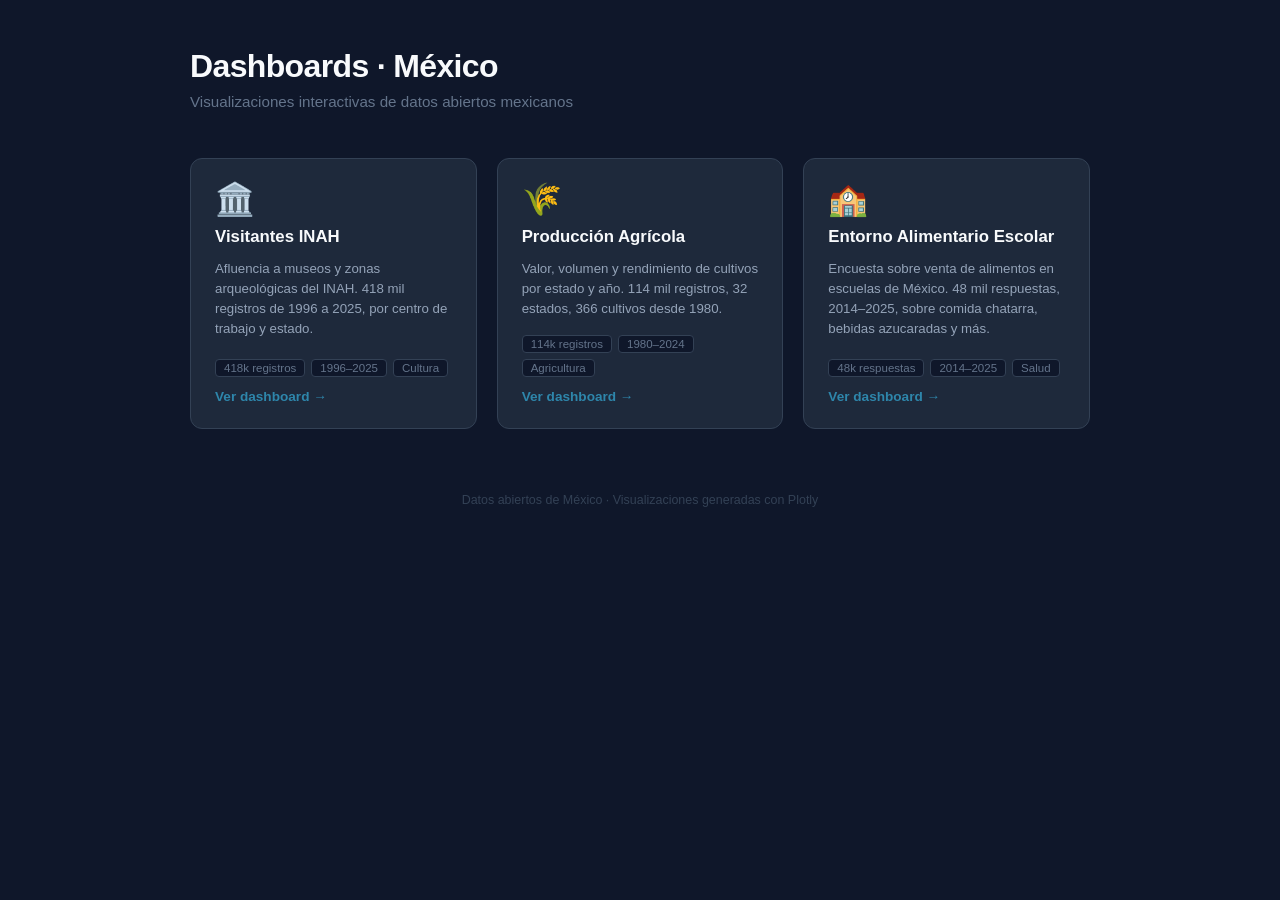
==== site/index.html @ efcd24b5 "add entorno alimentario" ====
<!DOCTYPE html>
<html lang="es">
<head>
  <meta charset="UTF-8">
  <meta name="viewport" content="width=device-width, initial-scale=1.0">
  <title>Dashboards · México</title>
  <style>
    *, *::before, *::after { box-sizing: border-box; margin: 0; padding: 0; }

    body {
      background: #0F172A;
      color: #CBD5E1;
      font-family: -apple-system, BlinkMacSystemFont, "Segoe UI", sans-serif;
      min-height: 100vh;
      padding: 48px 24px 80px;
    }

    .container {
      max-width: 900px;
      margin: 0 auto;
    }

    header {
      margin-bottom: 48px;
    }

    header h1 {
      color: #F8FAFC;
      font-size: 2rem;
      font-weight: 700;
      letter-spacing: -.02em;
    }

    header p {
      color: #64748B;
      margin-top: 8px;
      font-size: .95rem;
    }

    .grid {
      display: grid;
      grid-template-columns: repeat(auto-fill, minmax(260px, 1fr));
      gap: 20px;
    }

    .card {
      background: #1E293B;
      border: 1px solid #334155;
      border-radius: 12px;
      padding: 24px;
      text-decoration: none;
      color: inherit;
      transition: border-color .15s, transform .15s, box-shadow .15s;
      display: flex;
      flex-direction: column;
      gap: 12px;
    }

    .card:hover {
      border-color: #2E86AB;
      transform: translateY(-2px);
      box-shadow: 0 8px 24px rgba(0,0,0,.4);
    }

    .card-icon {
      font-size: 2rem;
      line-height: 1;
    }

    .card-title {
      color: #F8FAFC;
      font-size: 1.05rem;
      font-weight: 600;
    }

    .card-desc {
      color: #94A3B8;
      font-size: .83rem;
      line-height: 1.5;
      flex: 1;
    }

    .card-tags {
      display: flex;
      flex-wrap: wrap;
      gap: 6px;
      margin-top: 4px;
    }

    .tag {
      background: #0F172A;
      border: 1px solid #334155;
      border-radius: 4px;
      padding: 2px 8px;
      font-size: .72rem;
      color: #64748B;
    }

    .card-arrow {
      color: #2E86AB;
      font-size: .85rem;
      font-weight: 600;
      margin-top: auto;
    }

    footer {
      margin-top: 64px;
      color: #334155;
      font-size: .78rem;
      text-align: center;
    }
  </style>
</head>
<body>
<div class="container">

  <header>
    <h1>Dashboards · México</h1>
    <p>Visualizaciones interactivas de datos abiertos mexicanos</p>
  </header>

  <div class="grid">

    <a class="card" href="inah_sites.html">
      <div class="card-icon">🏛️</div>
      <div class="card-title">Visitantes INAH</div>
      <div class="card-desc">
        Afluencia a museos y zonas arqueológicas del INAH.
        418 mil registros de 1996 a 2025, por centro de trabajo y estado.
      </div>
      <div class="card-tags">
        <span class="tag">418k registros</span>
        <span class="tag">1996–2025</span>
        <span class="tag">Cultura</span>
      </div>
      <div class="card-arrow">Ver dashboard →</div>
    </a>

    <a class="card" href="productos_agricolas.html">
      <div class="card-icon">🌾</div>
      <div class="card-title">Producción Agrícola</div>
      <div class="card-desc">
        Valor, volumen y rendimiento de cultivos por estado y año.
        114 mil registros, 32 estados, 366 cultivos desde 1980.
      </div>
      <div class="card-tags">
        <span class="tag">114k registros</span>
        <span class="tag">1980–2024</span>
        <span class="tag">Agricultura</span>
      </div>
      <div class="card-arrow">Ver dashboard →</div>
    </a>

    <a class="card" href="entorno_alimentario_escuelas.html">
      <div class="card-icon">🏫</div>
      <div class="card-title">Entorno Alimentario Escolar</div>
      <div class="card-desc">
        Encuesta sobre venta de alimentos en escuelas de México.
        48 mil respuestas, 2014–2025, sobre comida chatarra, bebidas azucaradas y más.
      </div>
      <div class="card-tags">
        <span class="tag">48k respuestas</span>
        <span class="tag">2014–2025</span>
        <span class="tag">Salud</span>
      </div>
      <div class="card-arrow">Ver dashboard →</div>
    </a>

  </div>

  <footer>
    Datos abiertos de México · Visualizaciones generadas con Plotly
  </footer>

</div>
</body>
</html>
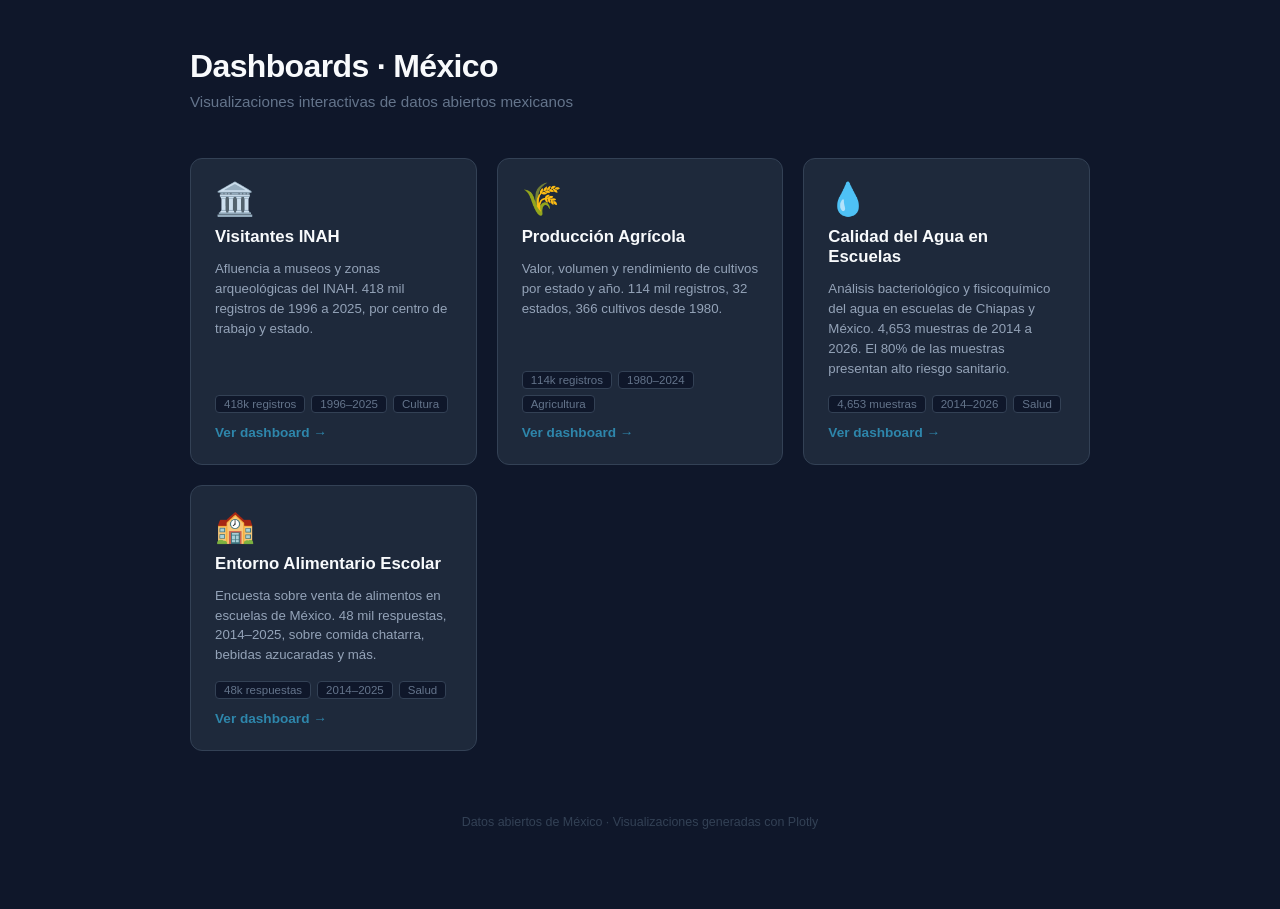
==== commit 0649a261: "add calidad de agua escuelas" ====
--- a/site/index.html
+++ b/site/index.html
@@ -151,6 +151,21 @@
       <div class="card-arrow">Ver dashboard →</div>
     </a>
 
+    <a class="card" href="calidad_agua_escuelas.html">
+      <div class="card-icon">💧</div>
+      <div class="card-title">Calidad del Agua en Escuelas</div>
+      <div class="card-desc">
+        Análisis bacteriológico y fisicoquímico del agua en escuelas de Chiapas y México.
+        4,653 muestras de 2014 a 2026. El 80% de las muestras presentan alto riesgo sanitario.
+      </div>
+      <div class="card-tags">
+        <span class="tag">4,653 muestras</span>
+        <span class="tag">2014–2026</span>
+        <span class="tag">Salud</span>
+      </div>
+      <div class="card-arrow">Ver dashboard →</div>
+    </a>
+
     <a class="card" href="entorno_alimentario_escuelas.html">
       <div class="card-icon">🏫</div>
       <div class="card-title">Entorno Alimentario Escolar</div>
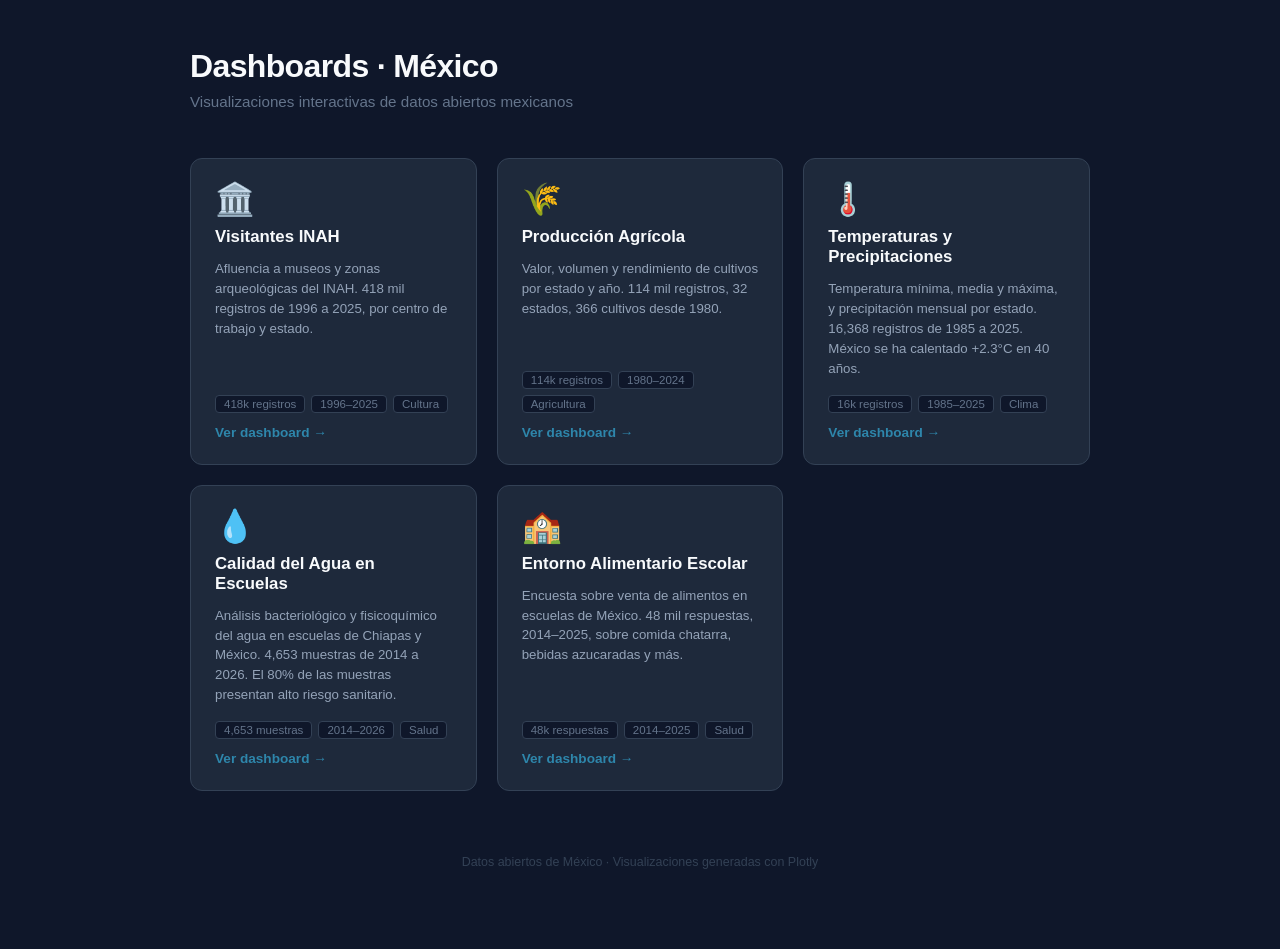
==== commit a131802c: "add temperaturas y precipitaciones" ====
--- a/site/index.html
+++ b/site/index.html
@@ -151,6 +151,21 @@
       <div class="card-arrow">Ver dashboard →</div>
     </a>
 
+    <a class="card" href="temperaturas_lluvias.html">
+      <div class="card-icon">🌡️</div>
+      <div class="card-title">Temperaturas y Precipitaciones</div>
+      <div class="card-desc">
+        Temperatura mínima, media y máxima, y precipitación mensual por estado.
+        16,368 registros de 1985 a 2025. México se ha calentado +2.3°C en 40 años.
+      </div>
+      <div class="card-tags">
+        <span class="tag">16k registros</span>
+        <span class="tag">1985–2025</span>
+        <span class="tag">Clima</span>
+      </div>
+      <div class="card-arrow">Ver dashboard →</div>
+    </a>
+
     <a class="card" href="calidad_agua_escuelas.html">
       <div class="card-icon">💧</div>
       <div class="card-title">Calidad del Agua en Escuelas</div>
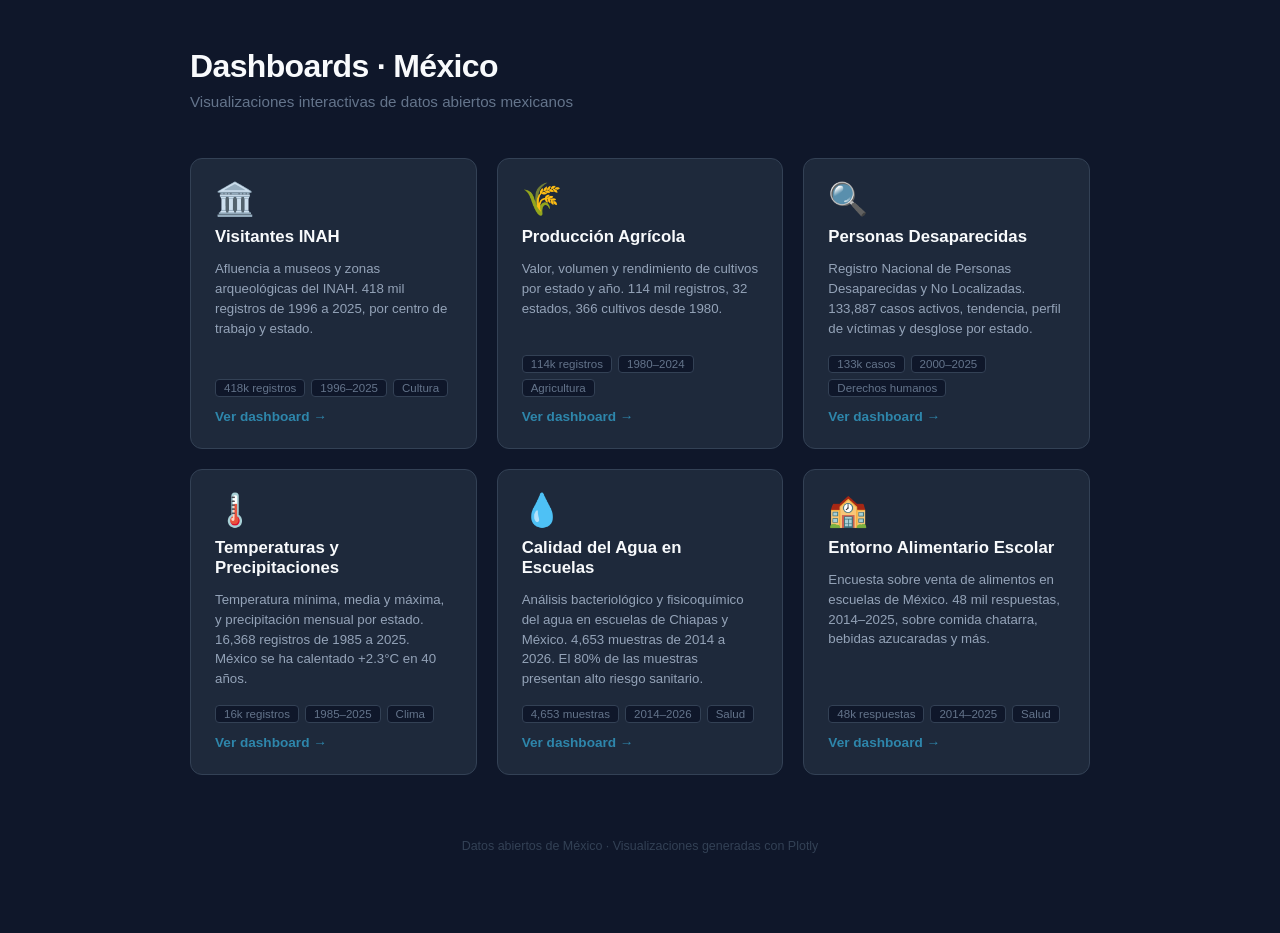
==== commit b7f210f6: "add desaparecidos" ====
--- a/site/index.html
+++ b/site/index.html
@@ -151,6 +151,21 @@
       <div class="card-arrow">Ver dashboard →</div>
     </a>
 
+    <a class="card" href="desaparecidos.html">
+      <div class="card-icon">🔍</div>
+      <div class="card-title">Personas Desaparecidas</div>
+      <div class="card-desc">
+        Registro Nacional de Personas Desaparecidas y No Localizadas. 133,887 casos activos,
+        tendencia, perfil de víctimas y desglose por estado.
+      </div>
+      <div class="card-tags">
+        <span class="tag">133k casos</span>
+        <span class="tag">2000–2025</span>
+        <span class="tag">Derechos humanos</span>
+      </div>
+      <div class="card-arrow">Ver dashboard →</div>
+    </a>
+
     <a class="card" href="temperaturas_lluvias.html">
       <div class="card-icon">🌡️</div>
       <div class="card-title">Temperaturas y Precipitaciones</div>
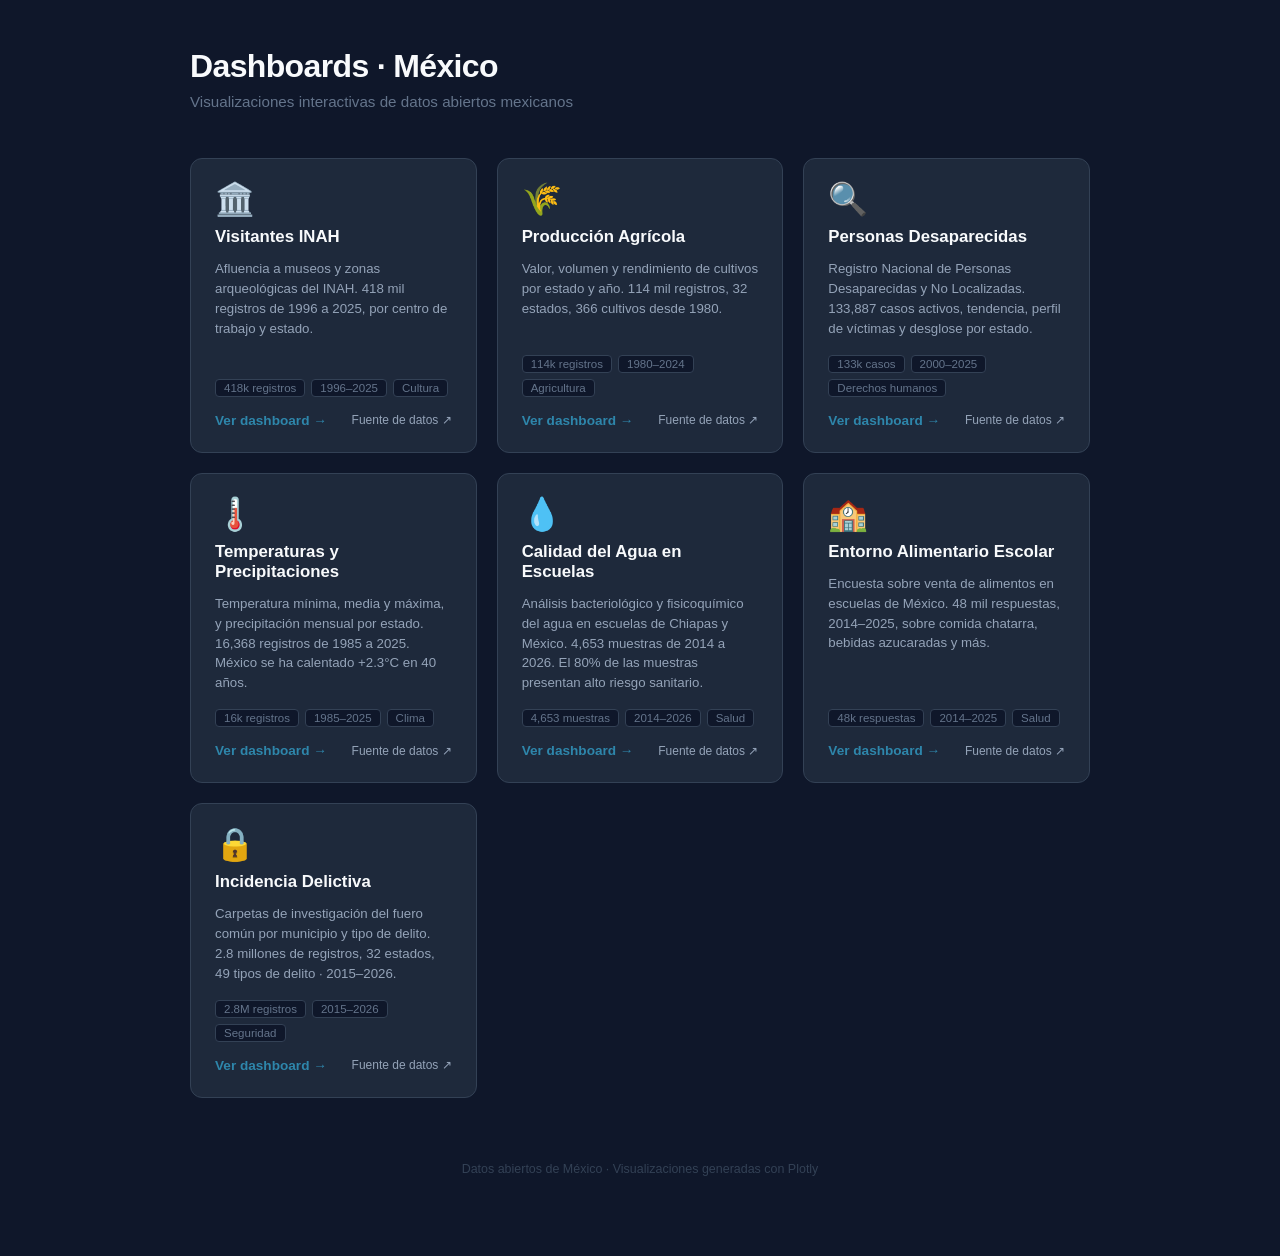
==== commit aa9e5a69: "add incidencia dashboard" ====
--- a/site/index.html
+++ b/site/index.html
@@ -44,11 +44,11 @@
     }
 
     .card {
+      position: relative;
       background: #1E293B;
       border: 1px solid #334155;
       border-radius: 12px;
       padding: 24px;
-      text-decoration: none;
       color: inherit;
       transition: border-color .15s, transform .15s, box-shadow .15s;
       display: flex;
@@ -96,11 +96,38 @@
       color: #64748B;
     }
 
+    .card-footer {
+      display: flex;
+      justify-content: space-between;
+      align-items: center;
+      margin-top: auto;
+      padding-top: 4px;
+    }
+
     .card-arrow {
       color: #2E86AB;
       font-size: .85rem;
       font-weight: 600;
-      margin-top: auto;
+      text-decoration: none;
+    }
+
+    /* Stretched link — invisible overlay that makes the whole card clickable */
+    .card-arrow::after {
+      content: "";
+      position: absolute;
+      inset: 0;
+    }
+
+    .card-source {
+      position: relative;
+      z-index: 1;
+      color: #94A3B8;
+      font-size: .75rem;
+      text-decoration: none;
+    }
+
+    .card-source:hover {
+      color: #F1F5F9;
     }
 
     footer {
@@ -121,7 +148,7 @@
 
   <div class="grid">
 
-    <a class="card" href="inah_sites.html">
+    <div class="card">
       <div class="card-icon">🏛️</div>
       <div class="card-title">Visitantes INAH</div>
       <div class="card-desc">
@@ -133,10 +160,13 @@
         <span class="tag">1996–2025</span>
         <span class="tag">Cultura</span>
       </div>
-      <div class="card-arrow">Ver dashboard →</div>
-    </a>
-
-    <a class="card" href="productos_agricolas.html">
+      <div class="card-footer">
+        <a class="card-arrow" href="inah_sites.html">Ver dashboard →</a>
+        <a class="card-source" href="https://datamx.io/dataset/estadisticas-de-visitantes-a-museos-y-zonas-arqueologicas-abiertas-al-publico-1996-2024" target="_blank" rel="noopener">Fuente de datos ↗</a>
+      </div>
+    </div>
+
+    <div class="card">
       <div class="card-icon">🌾</div>
       <div class="card-title">Producción Agrícola</div>
       <div class="card-desc">
@@ -148,10 +178,13 @@
         <span class="tag">1980–2024</span>
         <span class="tag">Agricultura</span>
       </div>
-      <div class="card-arrow">Ver dashboard →</div>
-    </a>
-
-    <a class="card" href="desaparecidos.html">
+      <div class="card-footer">
+        <a class="card-arrow" href="productos_agricolas.html">Ver dashboard →</a>
+        <a class="card-source" href="https://datamx.io/dataset/produccion-agricola-en-mexico-1980-2024" target="_blank" rel="noopener">Fuente de datos ↗</a>
+      </div>
+    </div>
+
+    <div class="card">
       <div class="card-icon">🔍</div>
       <div class="card-title">Personas Desaparecidas</div>
       <div class="card-desc">
@@ -163,10 +196,13 @@
         <span class="tag">2000–2025</span>
         <span class="tag">Derechos humanos</span>
       </div>
-      <div class="card-arrow">Ver dashboard →</div>
-    </a>
-
-    <a class="card" href="temperaturas_lluvias.html">
+      <div class="card-footer">
+        <a class="card-arrow" href="desaparecidos.html">Ver dashboard →</a>
+        <a class="card-source" href="https://datamx.io/dataset/personas-desaparecidas-y-no-localizadas-en-mexico" target="_blank" rel="noopener">Fuente de datos ↗</a>
+      </div>
+    </div>
+
+    <div class="card">
       <div class="card-icon">🌡️</div>
       <div class="card-title">Temperaturas y Precipitaciones</div>
       <div class="card-desc">
@@ -178,10 +214,13 @@
         <span class="tag">1985–2025</span>
         <span class="tag">Clima</span>
       </div>
-      <div class="card-arrow">Ver dashboard →</div>
-    </a>
-
-    <a class="card" href="calidad_agua_escuelas.html">
+      <div class="card-footer">
+        <a class="card-arrow" href="temperaturas_lluvias.html">Ver dashboard →</a>
+        <a class="card-source" href="https://datamx.io/es/dataset/temperaturas-mensuales-en-mexico-1985-2025" target="_blank" rel="noopener">Fuente de datos ↗</a>
+      </div>
+    </div>
+
+    <div class="card">
       <div class="card-icon">💧</div>
       <div class="card-title">Calidad del Agua en Escuelas</div>
       <div class="card-desc">
@@ -193,10 +232,13 @@
         <span class="tag">2014–2026</span>
         <span class="tag">Salud</span>
       </div>
-      <div class="card-arrow">Ver dashboard →</div>
-    </a>
-
-    <a class="card" href="entorno_alimentario_escuelas.html">
+      <div class="card-footer">
+        <a class="card-arrow" href="calidad_agua_escuelas.html">Ver dashboard →</a>
+        <a class="card-source" href="https://datamx.io/dataset/base-de-datos-en-calidad-del-agua-en-escuelas-2010-2026" target="_blank" rel="noopener">Fuente de datos ↗</a>
+      </div>
+    </div>
+
+    <div class="card">
       <div class="card-icon">🏫</div>
       <div class="card-title">Entorno Alimentario Escolar</div>
       <div class="card-desc">
@@ -208,8 +250,29 @@
         <span class="tag">2014–2025</span>
         <span class="tag">Salud</span>
       </div>
-      <div class="card-arrow">Ver dashboard →</div>
-    </a>
+      <div class="card-footer">
+        <a class="card-arrow" href="entorno_alimentario_escuelas.html">Ver dashboard →</a>
+        <a class="card-source" href="https://datamx.io/es/dataset/el-entorno-alimentario-en-escuelas-de-educacion-basica-en-mexico" target="_blank" rel="noopener">Fuente de datos ↗</a>
+      </div>
+    </div>
+
+    <div class="card">
+      <div class="card-icon">🔒</div>
+      <div class="card-title">Incidencia Delictiva</div>
+      <div class="card-desc">
+        Carpetas de investigación del fuero común por municipio y tipo de delito.
+        2.8 millones de registros, 32 estados, 49 tipos de delito · 2015–2026.
+      </div>
+      <div class="card-tags">
+        <span class="tag">2.8M registros</span>
+        <span class="tag">2015–2026</span>
+        <span class="tag">Seguridad</span>
+      </div>
+      <div class="card-footer">
+        <a class="card-arrow" href="incidencia_delictiva.html">Ver dashboard →</a>
+        <a class="card-source" href="https://www.gob.mx/sesnsp/acciones-y-programas/datos-abiertos-de-incidencia-delictiva" target="_blank" rel="noopener">Fuente de datos ↗</a>
+      </div>
+    </div>
 
   </div>
 
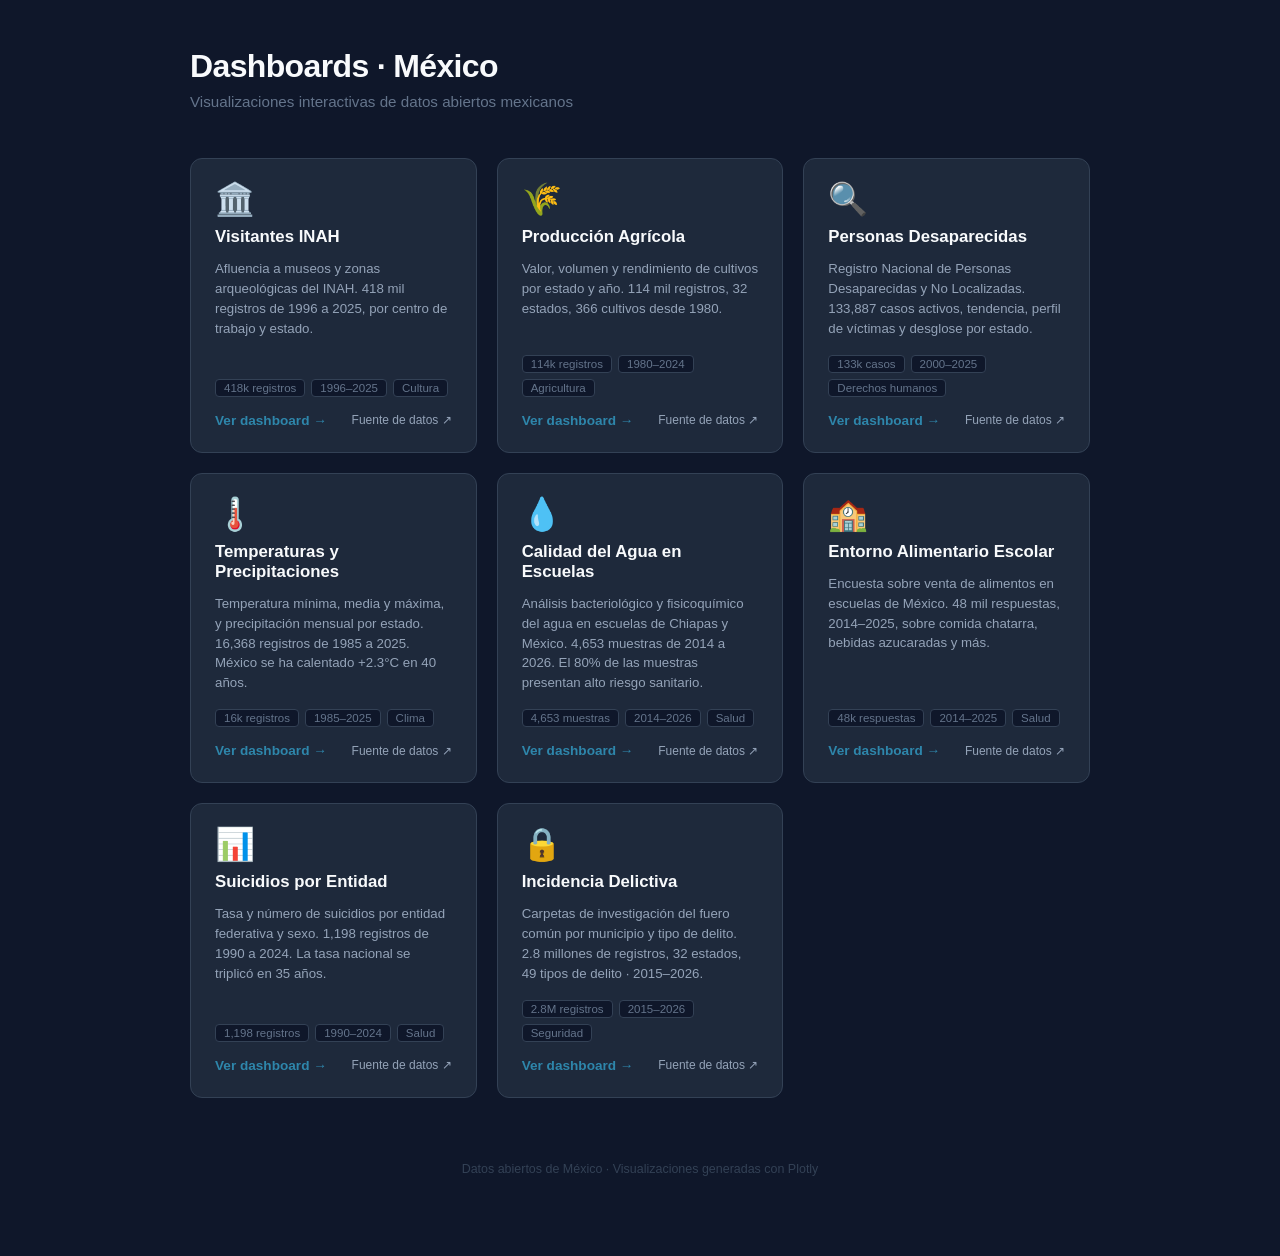
==== commit a496803f: "fix import errors add new dashboard" ====
--- a/site/index.html
+++ b/site/index.html
@@ -257,6 +257,24 @@
     </div>
 
     <div class="card">
+      <div class="card-icon">📊</div>
+      <div class="card-title">Suicidios por Entidad</div>
+      <div class="card-desc">
+        Tasa y número de suicidios por entidad federativa y sexo.
+        1,198 registros de 1990 a 2024. La tasa nacional se triplicó en 35 años.
+      </div>
+      <div class="card-tags">
+        <span class="tag">1,198 registros</span>
+        <span class="tag">1990–2024</span>
+        <span class="tag">Salud</span>
+      </div>
+      <div class="card-footer">
+        <a class="card-arrow" href="suicidios_entidad.html">Ver dashboard →</a>
+        <a class="card-source" href="https://datamx.io/dataset/suicidios-registrados-en-mexico-por-entidad-1990-2023" target="_blank" rel="noopener">Fuente de datos ↗</a>
+      </div>
+    </div>
+
+    <div class="card">
       <div class="card-icon">🔒</div>
       <div class="card-title">Incidencia Delictiva</div>
       <div class="card-desc">
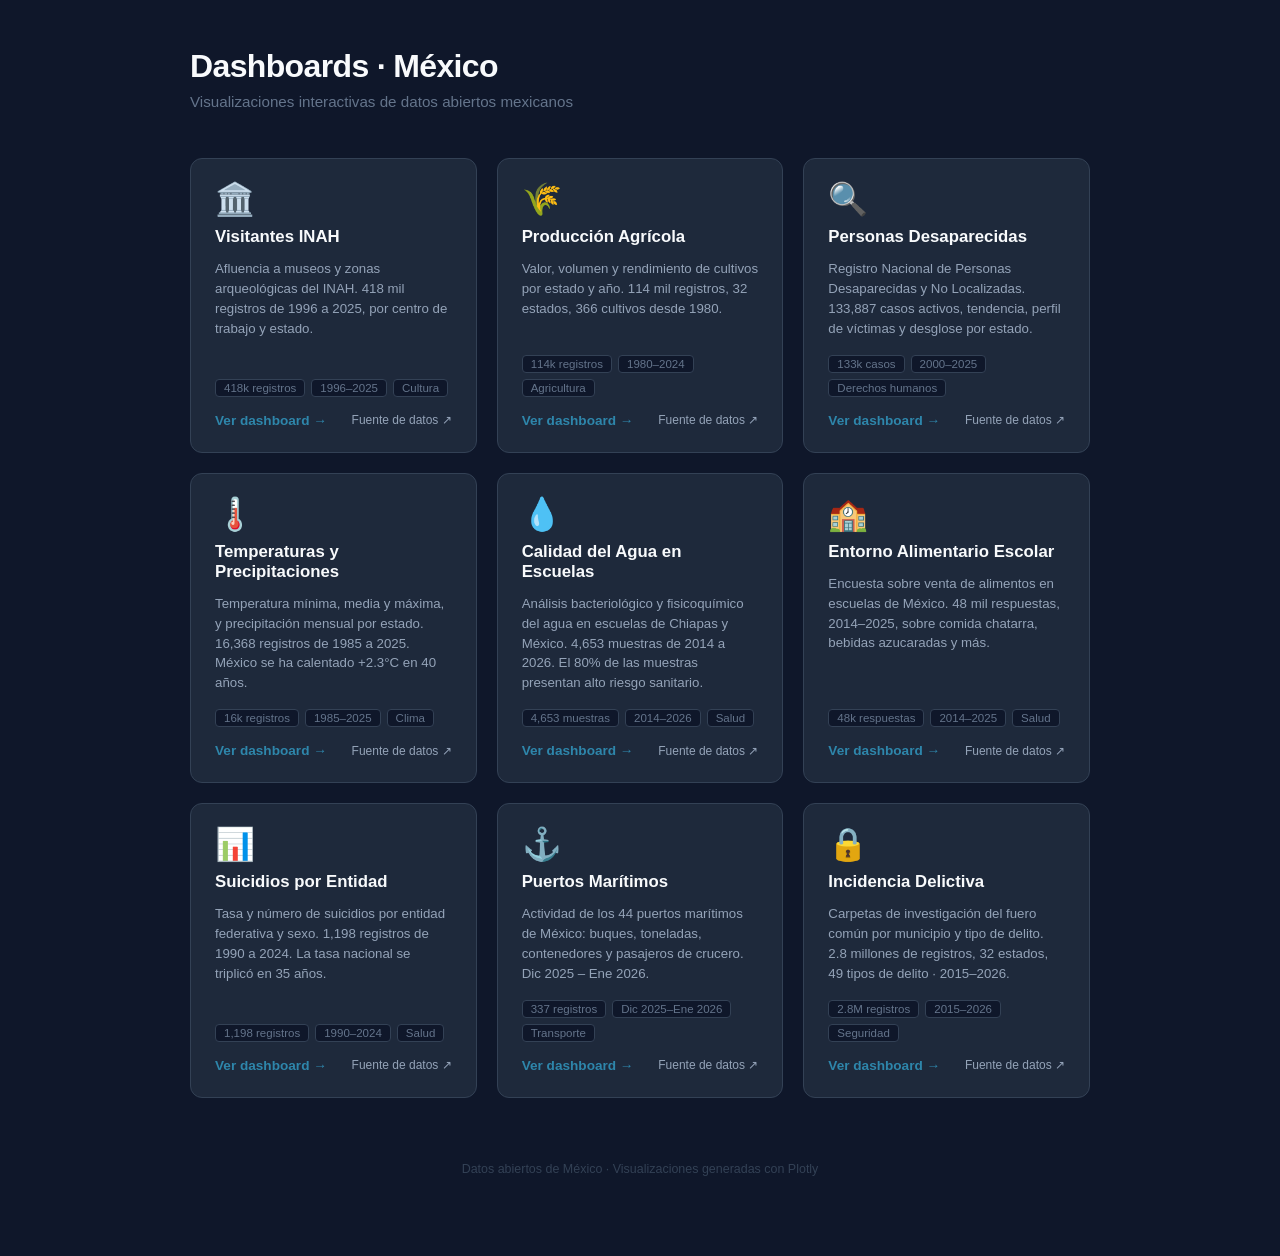
==== commit 45088c92: "add static puertos" ====
--- a/site/index.html
+++ b/site/index.html
@@ -275,6 +275,24 @@
     </div>
 
     <div class="card">
+      <div class="card-icon">⚓</div>
+      <div class="card-title">Puertos Marítimos</div>
+      <div class="card-desc">
+        Actividad de los 44 puertos marítimos de México: buques, toneladas,
+        contenedores y pasajeros de crucero. Dic 2025 – Ene 2026.
+      </div>
+      <div class="card-tags">
+        <span class="tag">337 registros</span>
+        <span class="tag">Dic 2025–Ene 2026</span>
+        <span class="tag">Transporte</span>
+      </div>
+      <div class="card-footer">
+        <a class="card-arrow" href="puertos.html">Ver dashboard →</a>
+        <a class="card-source" href="https://datamx.io" target="_blank" rel="noopener">Fuente de datos ↗</a>
+      </div>
+    </div>
+
+    <div class="card">
       <div class="card-icon">🔒</div>
       <div class="card-title">Incidencia Delictiva</div>
       <div class="card-desc">
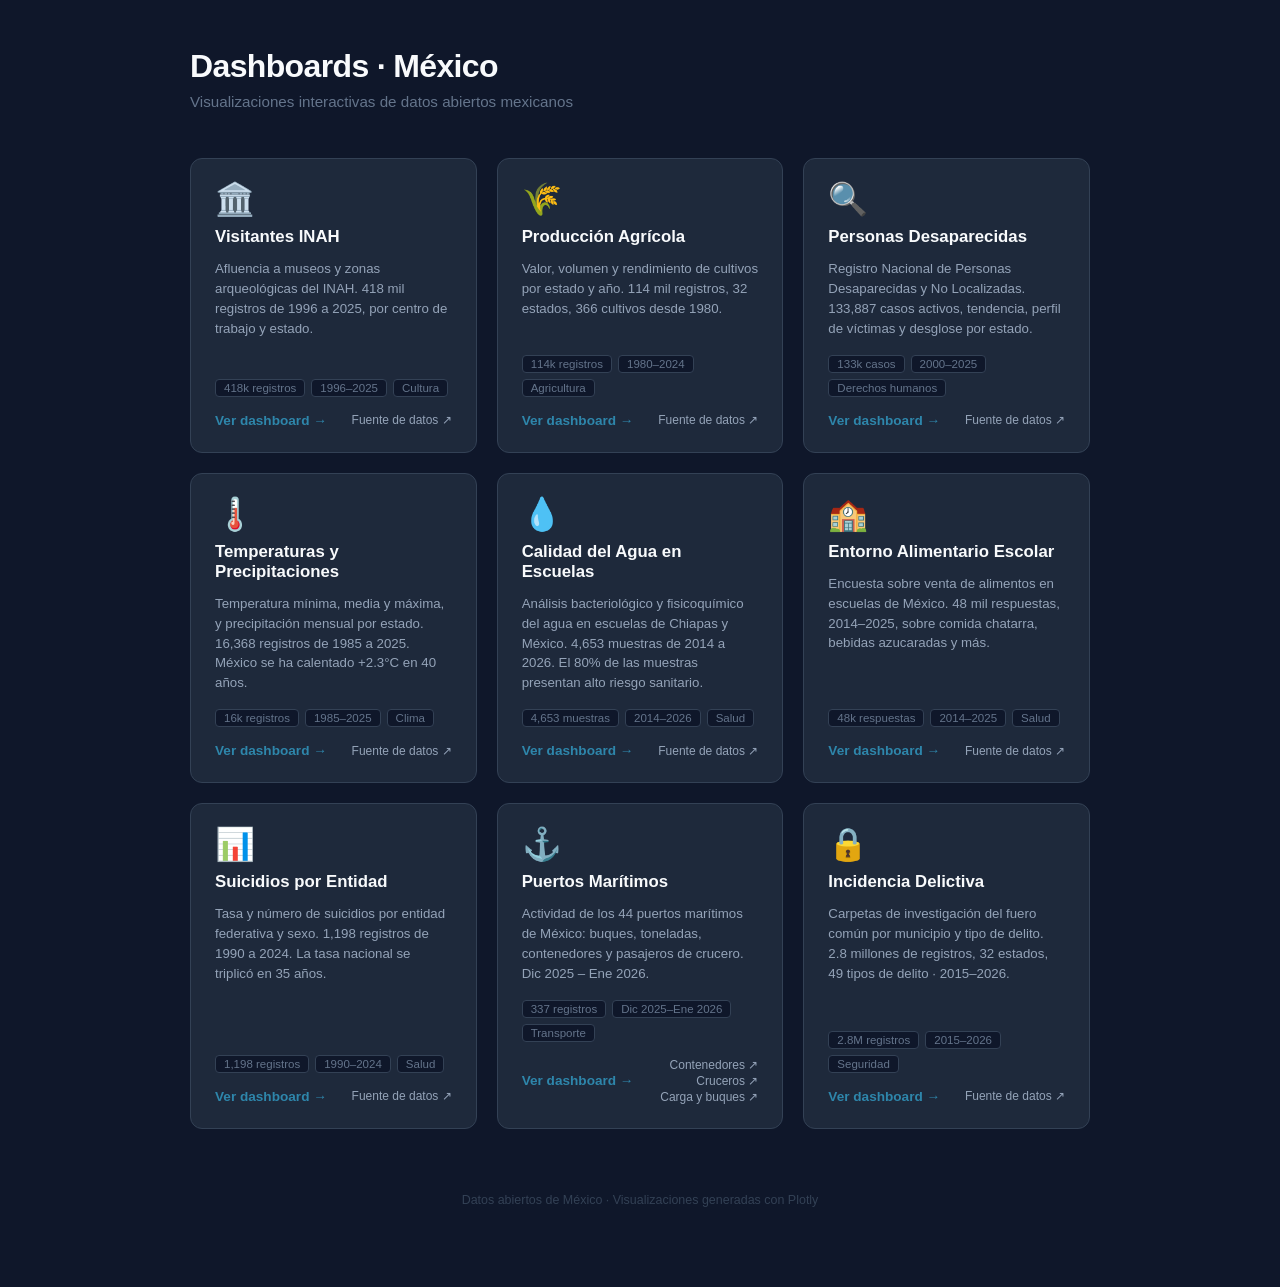
==== commit e55aec72: "update index" ====
--- a/site/index.html
+++ b/site/index.html
@@ -288,7 +288,11 @@
       </div>
       <div class="card-footer">
         <a class="card-arrow" href="puertos.html">Ver dashboard →</a>
-        <a class="card-source" href="https://datamx.io" target="_blank" rel="noopener">Fuente de datos ↗</a>
+        <div style="display:flex;flex-direction:column;gap:2px;align-items:flex-end;position:relative;z-index:1;">
+          <a class="card-source" href="https://www.datos.gob.mx/dataset/estadistica_mensual_movimiento_portuario_contenedores" target="_blank" rel="noopener">Contenedores ↗</a>
+          <a class="card-source" href="https://www.datos.gob.mx/dataset/estadistica_mensual_movimiento_portuario_cruceros" target="_blank" rel="noopener">Cruceros ↗</a>
+          <a class="card-source" href="https://www.datos.gob.mx/dataset/estadistica_mensual_movimiento_portuario_carga_arribo_buques" target="_blank" rel="noopener">Carga y buques ↗</a>
+        </div>
       </div>
     </div>
 
